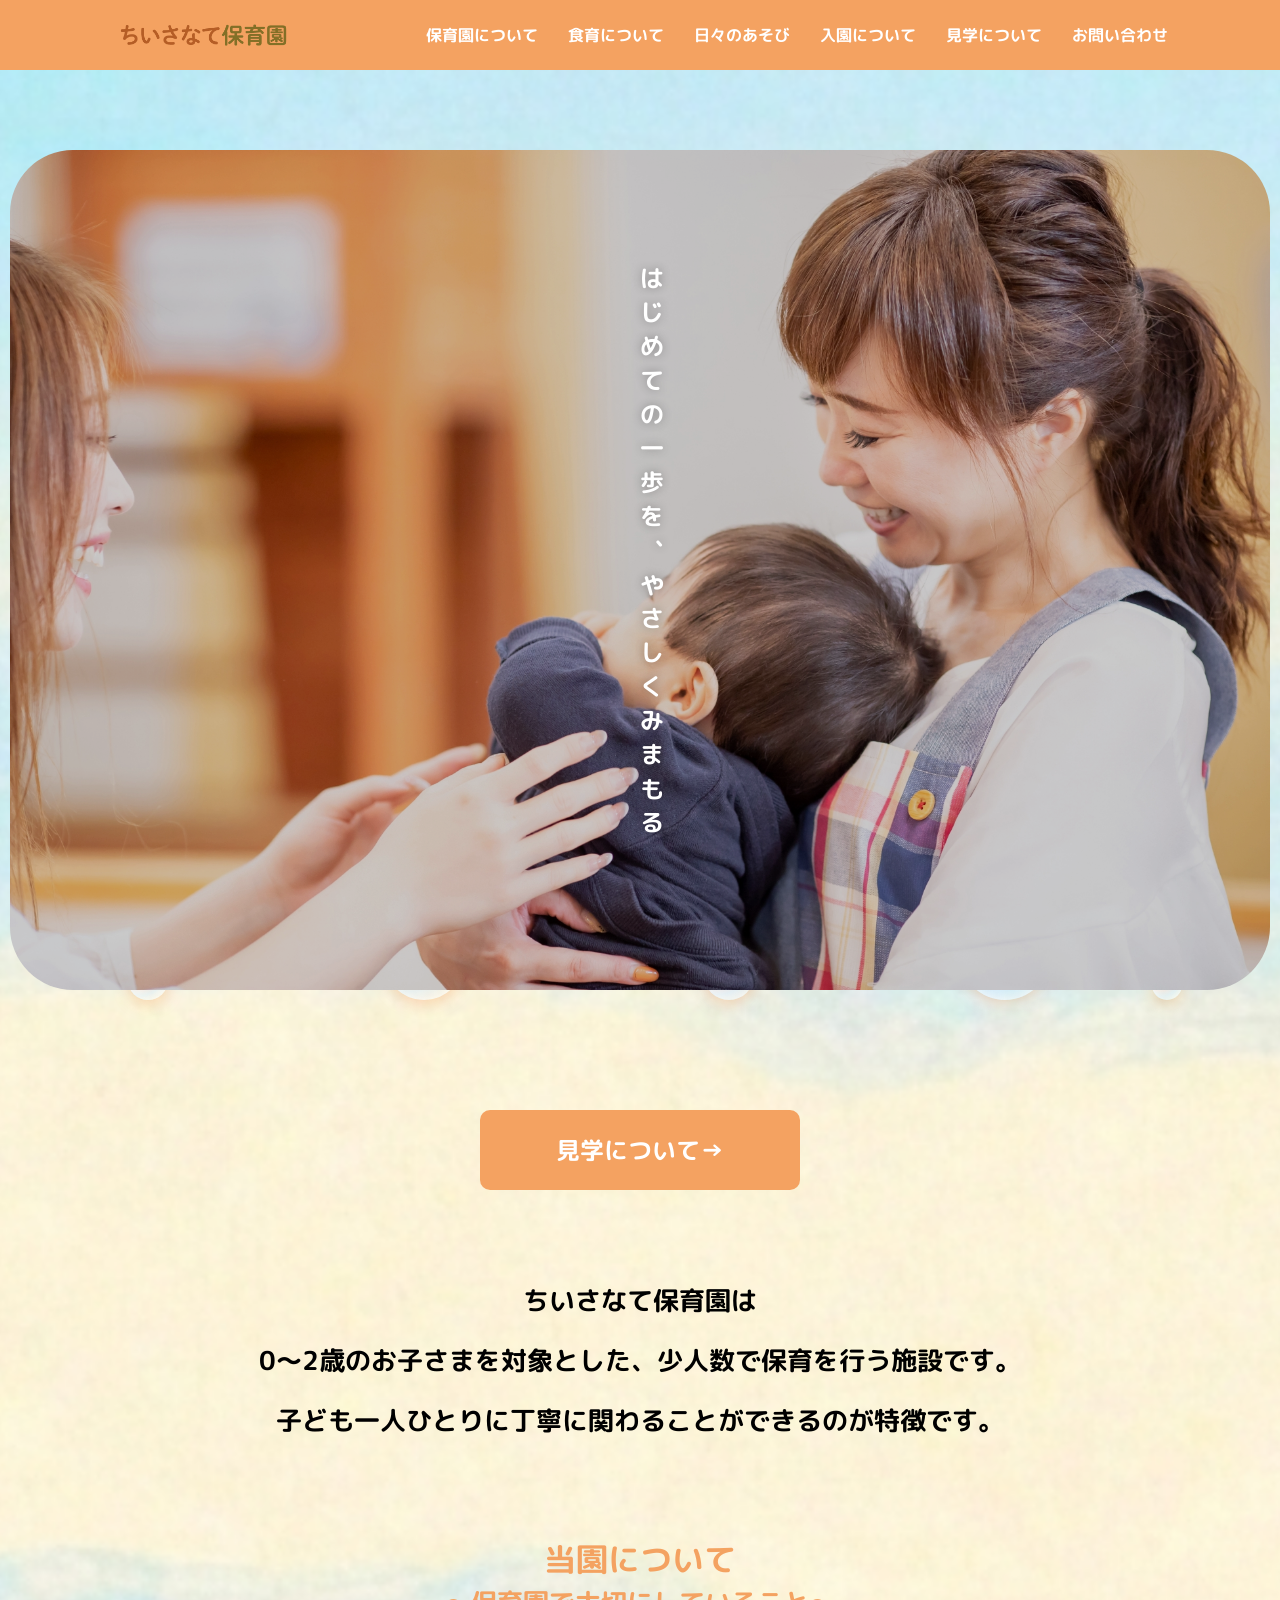
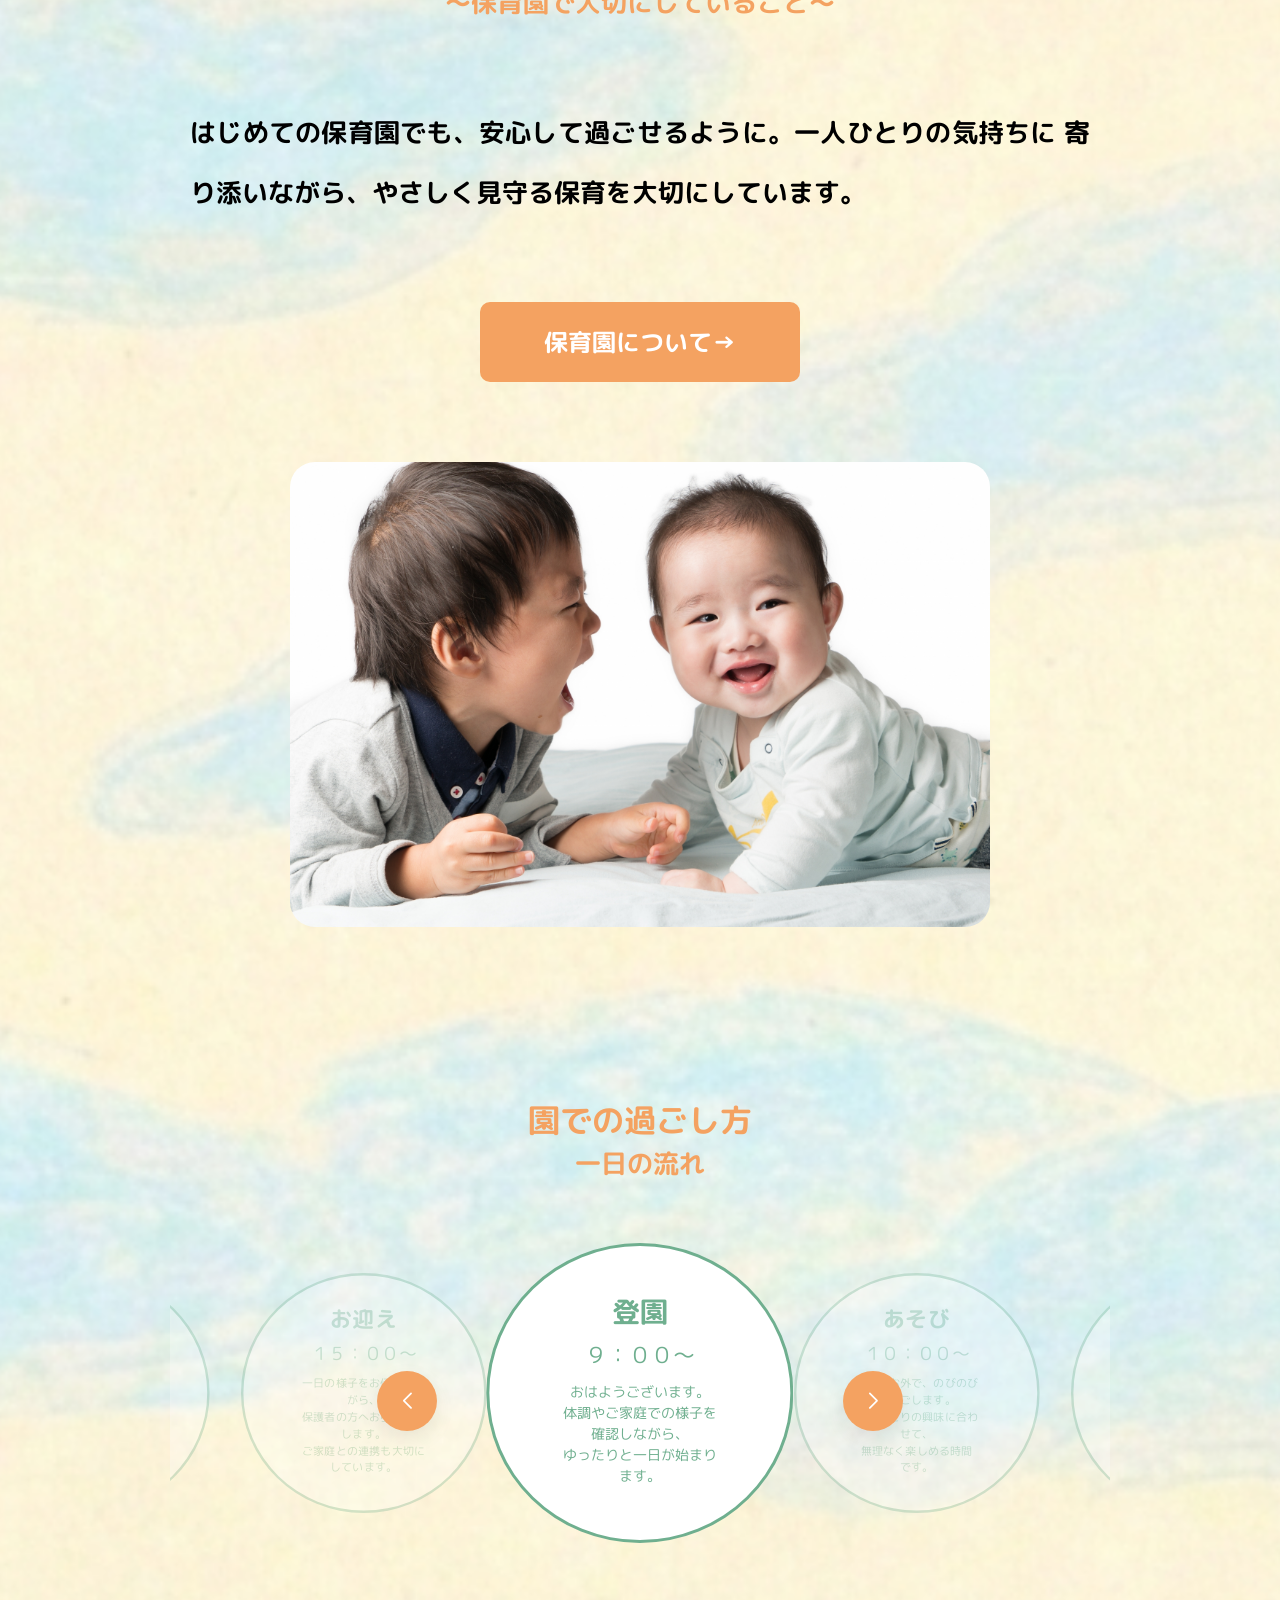
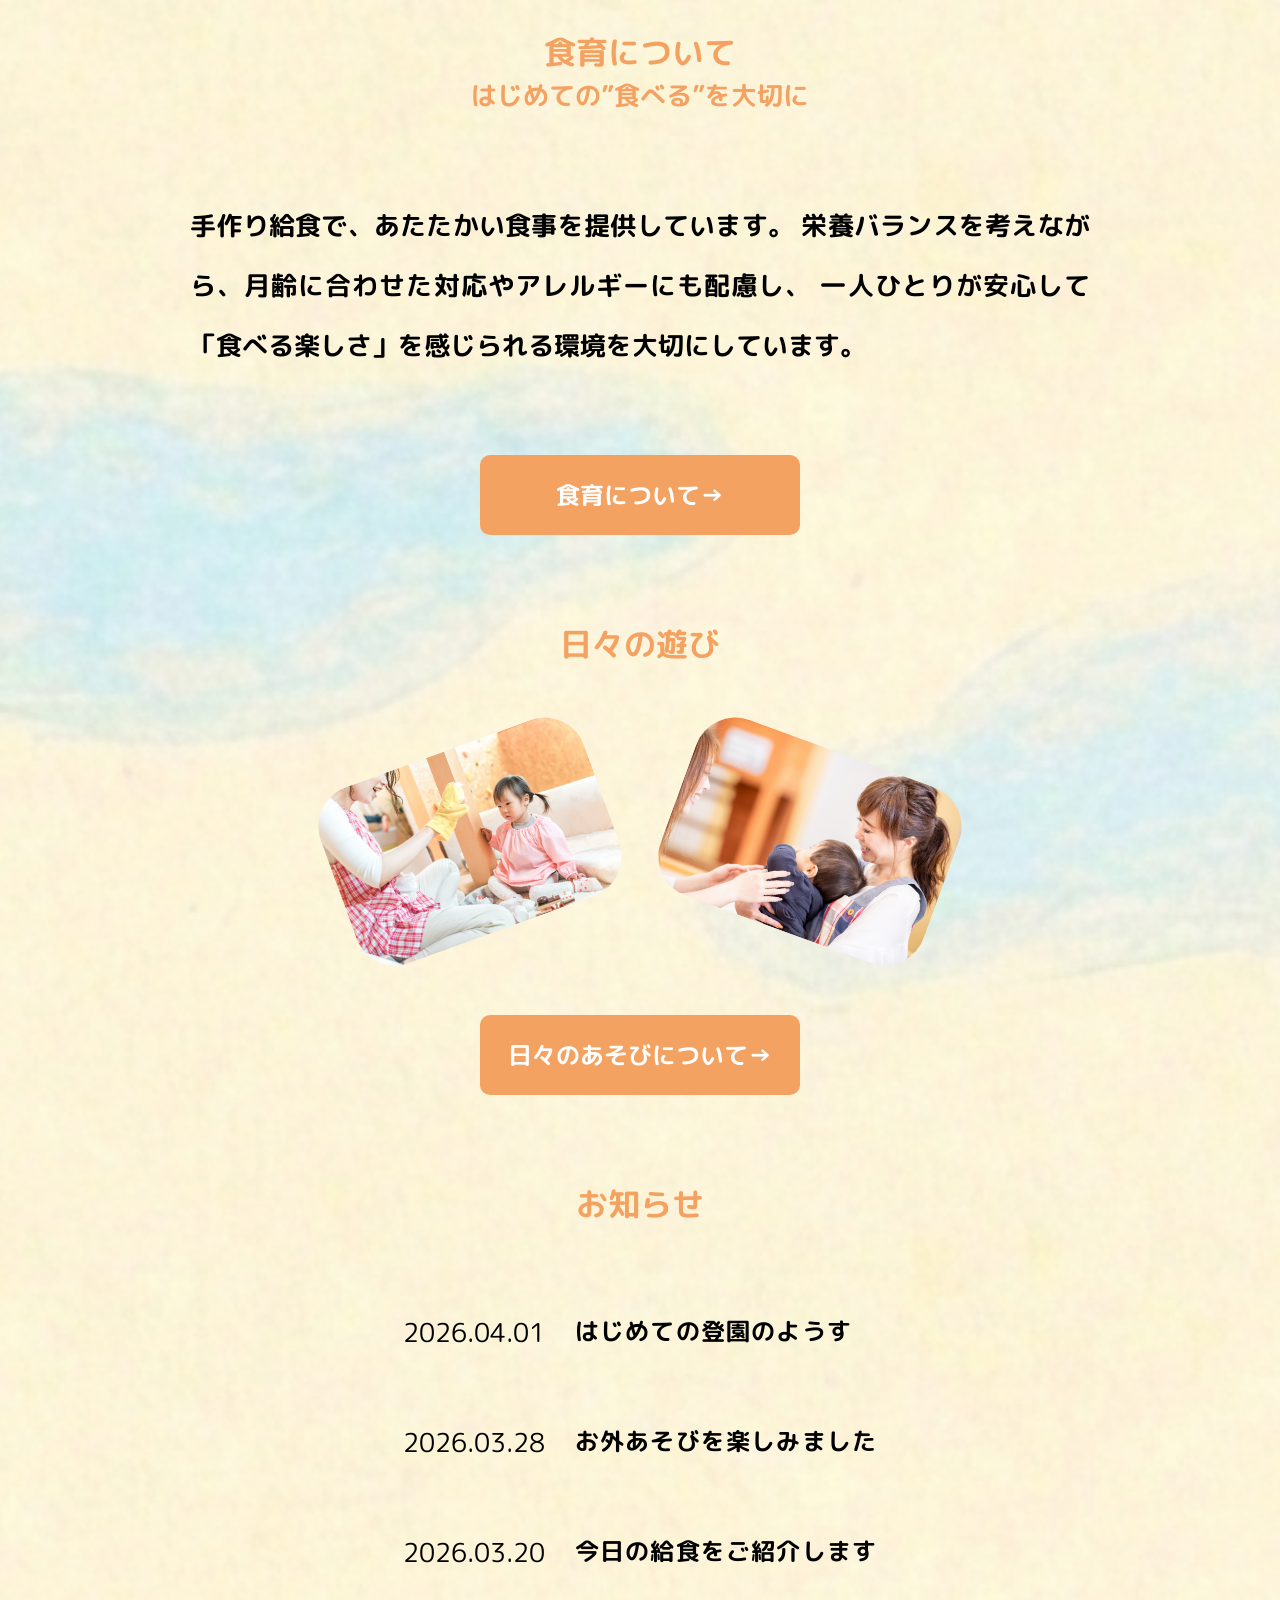
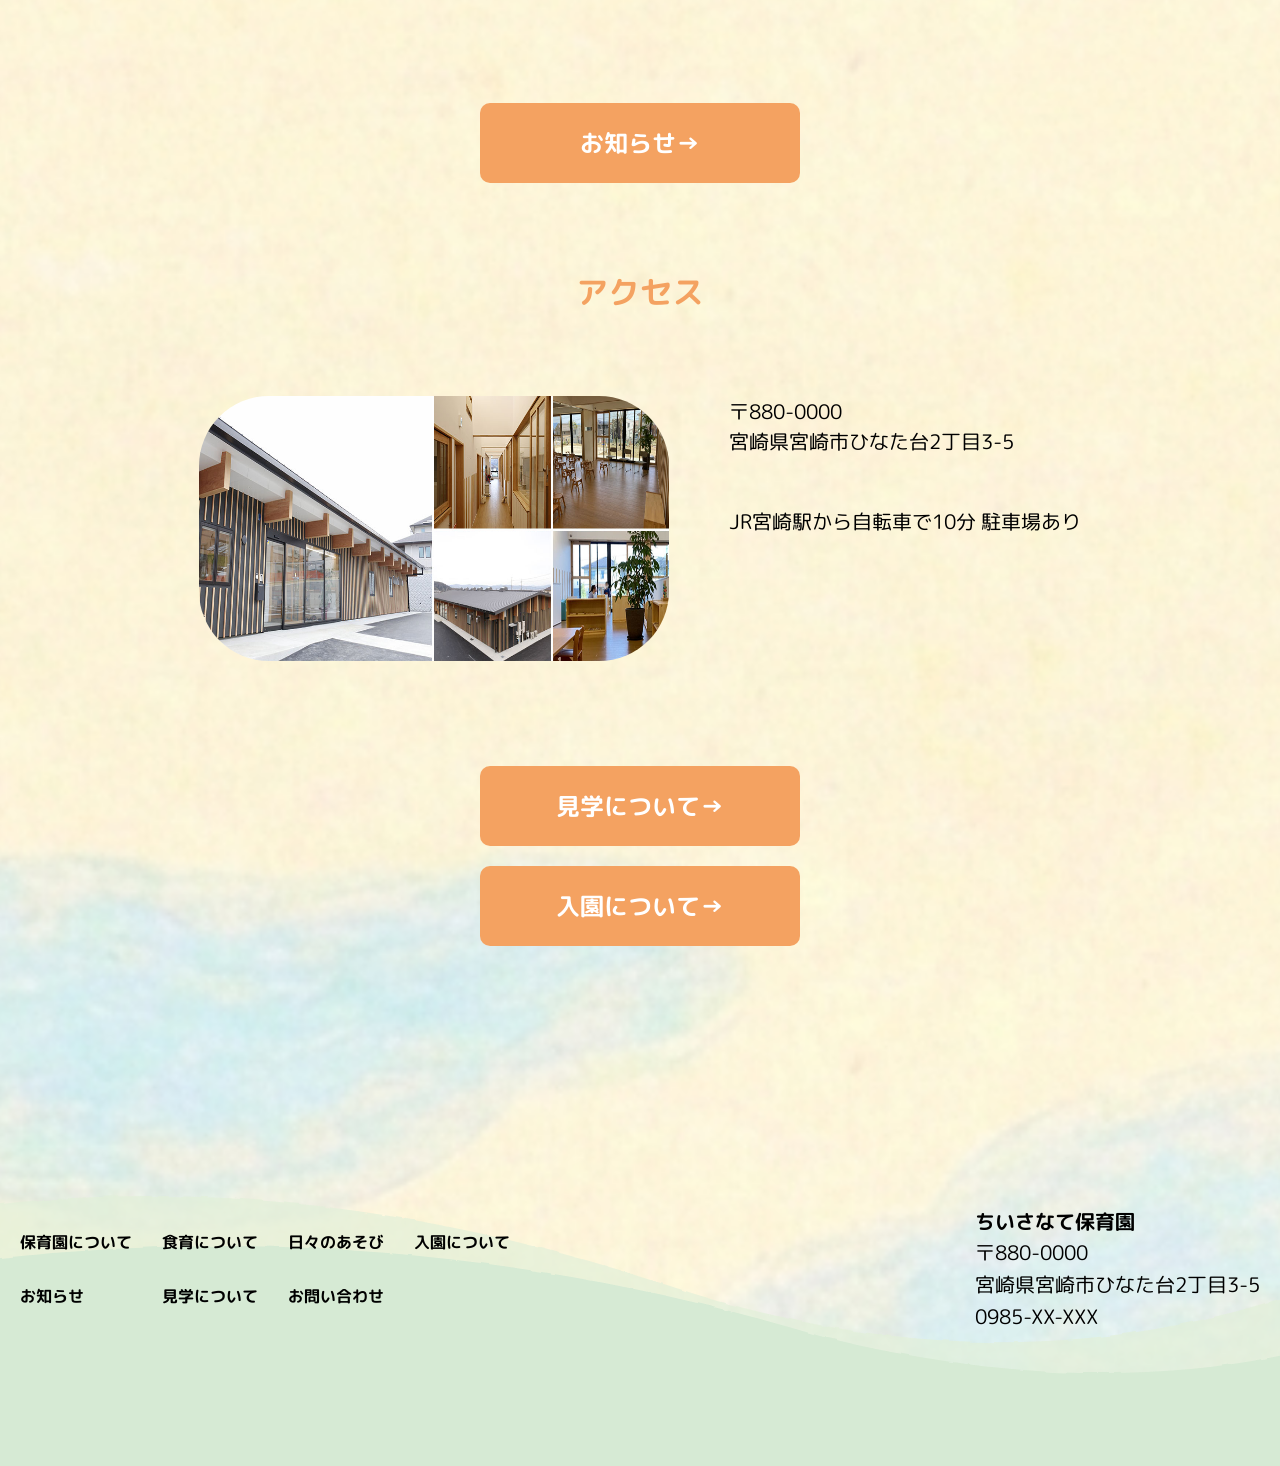
==== index.html @ 4f328d7c "Add files via upload" ====
<!DOCTYPE html>
<html lang="en">

<head>
    <meta charset="UTF-8">
    <meta name="viewport" content="width=device-width, initial-scale=1.0">
    <link rel="stylesheet" href="./scss/reset.css">
    <link rel="stylesheet" href="./scss/main.css">
    <link rel="preconnect" href="https://fonts.googleapis.com">
    <link rel="preconnect" href="https://fonts.gstatic.com" crossorigin>
    <link href="https://fonts.googleapis.com/css2?family=M+PLUS+Rounded+1c&family=Playfair+Display:ital,wght@0,400..900;1,400..900&display=swap" rel="stylesheet">
    <!-- Swiper CSS -->
    <link rel="stylesheet" href="https://cdn.jsdelivr.net/npm/swiper@11/swiper-bundle.min.css" />
    <title>ちいさなて保育園</title>
</head>

<body>
    <header class="header">
        <nav class="header-inner">
            <h1 class="logo">
                <a href="./index.html"><img src="./img/logo.png" alt=""></a>
            </h1>
            <!-- ハンバーガー -->
            <button class="sp-btn" aria-label="メニューを開く">
                <span></span>
                <span></span>
                <span></span>
            </button>

            <ul class="navi sp-navi">
                <li><a href="./about.html">保育園について</a></li>
                <li><a href="./food.html">食育について</a></li>
                <li><a href="./play.html">日々のあそび</a></li>
                <li><a href="./entry.html">入園について</a></li>
                <li><a href="./info.html">見学について</a></li>
                <li><a href="./form.html">お問い合わせ</a></li>
            </ul>
        </nav>
    </header>

    <div class="wrapper">

        <section class="fv">
            <div class="swiper fv-swiper">
                <div class="swiper-wrapper">

                    <!-- slide 1 -->
                    <div class="swiper-slide">
                        <picture>
                            <source media="(max-width: 768px)" srcset="./img/4329466_m.jpg">
                            <source media="(min-width: 769px)" srcset="./img/4329466_m.jpg">
                            <img src="./img/4329466_m.jpg" alt="メインビジュアル1">
                        </picture>
                    </div>

                    <!-- slide 2 -->
                    <div class="swiper-slide">
                        <picture>
                            <source media="(max-width: 768px)" srcset="./img/31518091_m.jpg">
                            <source media="(min-width: 769px)" srcset="./img/31518091_m.jpg">
                            <img src="./img/31518091_m.jpg" alt="メインビジュアル2">
                        </picture>
                    </div>

                    <!-- slide 3 -->
                    <div class="swiper-slide">
                        <picture>
                            <source media="(max-width: 768px)" srcset="./img/3383396_m.jpg">
                            <source media="(min-width: 769px)" srcset="./img/3383396_m.jpg">
                            <img src="./img/3383396_m.jpg" alt="メインビジュアル3">
                        </picture>
                    </div>

                    <div class="fv-copy">
                        はじめての一歩を、やさしくみまもる
                    </div>

                </div>
            </div>
        </section>

        <main class="contents">
            <div class="bubbles">
                <div class="bubble"></div>
                <div class="bubble"></div>
                <div class="bubble"></div>
                <div class="bubble"></div>
                <div class="bubble"></div>
            </div>

            <div class="contents-intro">
                <a href="" class="btn">見学について→</a>
                <p class="contents-intro-text">ちいさなて保育園は<br>0〜2歳のお子さまを対象とした、少人数で保育を行う施設です。<br>子ども一人ひとりに丁寧に関わることができるのが特徴です。
                </p>
            </div>
            <div class="contents-detail">
                <div class="contents-detail-title">
                    <h2>当園について</h2>
                    <p class="contents-detail-title-sub">〜保育園で大切にしていること〜</p>
                </div>
                <p class="contents-text">はじめての保育園でも、安心して過ごせるように。一人ひとりの気持ちに 寄り添いながら、やさしく見守る保育を大切にしています。
                </p>
                <a href="./about.html" class="btn">保育園について→</a>
                <div class="contents-detail-image">
                    <img src="./img/3383396_m.jpg" alt="">
                </div>
                <div class="contents-detail-title">
                    <h2>園での過ごし方</h2>
                    <p class="contents-detail-title-sub">一日の流れ</p>
                </div>
                <div class="swiper life-swiper">
                    <div class="swiper-wrapper">
                        <div class="swiper-slide">
                            <div class="life-card">
                                <h3>登園</h3>
                                <span>９：００〜</span>
                                <p>
                                    おはようございます。<br> 体調やご家庭での様子を確認しながら、
                                    <br> ゆったりと一日が始まります。
                                </p>
                            </div>
                        </div>

                        <div class="swiper-slide">
                            <div class="life-card">
                                <h3>あそび</h3>
                                <span>１０：００〜</span>
                                <p>
                                    室内やお外で、のびのびと過ごします。<br> 一人ひとりの興味に合わせて、
                                    <br> 無理なく楽しめる時間です。
                                </p>
                            </div>
                        </div>

                        <div class="swiper-slide">
                            <div class="life-card">
                                <h3>おひるごはん</h3>
                                <span>１１：３０〜</span>
                                <p>
                                    一人ひとりのペースに合わせて、<br> ゆっくりと食事を楽しみます。
                                    <br> 無理に食べさせることはありません。
                                </p>
                            </div>
                        </div>

                        <div class="swiper-slide">
                            <div class="life-card">
                                <h3>おひるね</h3>
                                <span>１２：３０〜</span>
                                <p>
                                    安心できる環境の中で、ぐっすりと<br> 休みます。生活リズムに合わせて
                                    <br> 無理なく対応します。
                                </p>
                            </div>
                        </div>

                        <div class="swiper-slide">
                            <div class="life-card">
                                <h3>お迎え</h3>
                                <span>１５：００〜</span>
                                <p>
                                    一日の様子をお伝えしながら、<br> 保護者の方へお引き渡しします。
                                    <br> ご家庭との連携も大切にしています。
                                </p>
                            </div>
                        </div>
                    </div>
                    <!-- ページネーション -->
                    <div class="swiper-pagination"></div>
                    <!-- 前後の矢印 -->
                    <div class="swiper-button-prev"></div>
                    <div class="swiper-button-next"></div>
                </div>
                <!--  -->
                <div class="contents-detail-title">
                    <h2>食育について</h2>
                    <p class="contents-detail-title-sub">はじめての”食べる”を大切に</p>
                </div>
                <p class="contents-text">手作り給食で、あたたかい食事を提供しています。 栄養バランスを考えながら、月齢に合わせた対応やアレルギーにも配慮し、 一人ひとりが安心して「食べる楽しさ」を感じられる環境を大切にしています。
                </p>
                <a href="./food.html" class="btn">食育について→</a>
                <!--  -->
                <div class="contents-detail-title">
                    <h2>日々の遊び</h2>
                </div>
                <div class="contents-detail-flex">
                    <img class="contents-detail-flex--rigth" src="./img/31518091_m.jpg" alt="">
                    <img class="contents-detail-flex--left" src="./img/4329466_m.jpg" alt="">
                </div>
                <a href="./play.html" class="btn">日々のあそびについて→</a>

                <div class="contents-detail-title">
                    <h2>お知らせ</h2>
                </div>
                <dl class="news-list">


                    <div class="news-list-box">
                        <dt>2026.04.01</dt>
                        <dd>
                            <a href="">
                                <p class="news-title"><a href="">はじめての登園のようす</a></p>
                            </a>
                        </dd>
                    </div>
                    <div class="news-list-box">
                        <dt>2026.03.28</dt>
                        <dd>
                            <a href="">
                                <p class="news-title"><a href="">お外あそびを楽しみました</a></p>
                            </a>
                        </dd>
                    </div>
                    <div class="news-list-box">
                        <dt>2026.03.20</dt>
                        <dd>
                            <a href="">
                                <p class="news-title"><a href="">今日の給食をご紹介します</a></p>
                            </a>
                        </dd>
                    </div>
                </dl>
                <a href="./news.html" class="btn">お知らせ→</a>
                <div class="contents-detail-title">
                    <h2>アクセス</h2>
                </div>
                <div class="contents-detail-flex">
                    <div class="contents-detail-flex-image"><img src="./img/pc_school_main_hills2.jpg" alt=""></div>
                    <dl class="contents-detail-flex-address">
                        <dt>〒880-0000</dt>
                        <dd> 宮崎県宮崎市ひなた台2丁目3-5 </dd>
                        <dd class="contents-detail-flex-text">JR宮崎駅から自転車で10分 駐車場あり</dd>
                    </dl>
                </div>
                <div class="contents-last">
                    <a href="./info.html" class="btn">見学について→</a>
                    <a href="./entry.html" class="btn">入園について→</a>
                </div>
            </div>
            <!-- /contents -->
    </div>
    </main>

    <footer class="footer">
        <div class="footer-hills">
            <svg class="hill-back" xmlns="http://www.w3.org/2000/svg" viewBox="0 0 1440 300">
                <defs><filter id="handdrawn"><feTurbulence type="fractalNoise" baseFrequency="0.04" numOctaves="3" result="noise"/><feDisplacementMap in="SourceGraphic" in2="noise" scale="3" xChannelSelector="R" yChannelSelector="G"/></filter></defs>
                <path d="M-100,300 L-100,50 Q300,-50 750,100 Q1200,250 1600,0 L1600,300 Z" fill="#E2F0D9" opacity="0.7" filter="url(#handdrawn)" />
            </svg>
            <svg class="hill-front" xmlns="http://www.w3.org/2000/svg" viewBox="0 0 1440 300">
                <defs><filter id="handdrawn"><feTurbulence type="fractalNoise" baseFrequency="0.04" numOctaves="3" result="noise"/><feDisplacementMap in="SourceGraphic" in2="noise" scale="3" xChannelSelector="R" yChannelSelector="G"/></filter></defs>
                <path d="M-100,300 L-100,100 Q400,0 900,150 Q1300,250 1600,80 L1600,300 Z" fill="#D6EAD4" filter="url(#handdrawn)" />
            </svg>
        </div>

        <div class="footer-inner">
            <ul class="navi-2">
                <li><a href="./about.html">保育園について</a></li>
                <li><a href="./food.html">食育について</a></li>
                <li><a href="./play.html">日々のあそび</a></li>
                <li><a href="./entry.html">入園について</a></li>
                <li><a href="./news.html">お知らせ</a></li>
                <li><a href="./info.html">見学について</a></li>
                <li><a href="./form.html">お問い合わせ</a></li>
            </ul>
            <div class="footer-info">
                <h3 class="logo">ちいさなて保育園</h3>
                <dl>
                    <dt>〒880-0000</dt>
                    <dd> 宮崎県宮崎市ひなた台2丁目3-5 </dd>
                    <dd>0985-XX-XXX</dd>
                </dl>
            </div>
        </div>
    </footer>

    <button id="topBtn" class="top-btn">TOP</button>
    </div>
    <!-- Swiper JS -->
    <script src="https://cdn.jsdelivr.net/npm/swiper@11/swiper-bundle.min.js"></script>
    <script src="./js/swiper.js"></script>
    <script src="./js/swiper-2.js"></script>
    <script src="./js/contets.js"></script>
    <script src="./js/humberger.js"></script>
    <script src="./js/top.js"></script>
</body>

</html>
---- scss/main.css ----
@charset "UTF-8";
h2 {
  margin-top: 85px;
  color: #F4A261;
  font-weight: bold;
  font-size: 3.2rem;
  text-align: center;
}
@media screen and (max-width: 749px) {
  h2 {
    font-size: 2.6rem;
  }
}
h2-sub {
  margin-top: 0;
  font-size: 2.6rem;
}
@media screen and (max-width: 749px) {
  h2-sub {
    font-size: 2.2rem;
  }
}

.btn {
  display: inline-flex;
  align-items: center;
  justify-content: center;
  width: 320px;
  height: 80px;
  margin-top: 80px;
  color: #fff;
  font-size: 2.4rem;
  font-weight: bold;
  text-decoration: none;
  border-radius: 10px;
  background-color: #F4A261;
  transition: transform 0.3s ease;
}
@media screen and (max-width: 749px) {
  .btn {
    margin-top: 5rem;
    font-size: 2rem;
  }
}
.btn:hover {
  transform: scale(1.05);
}

.about {
  width: 100%;
  max-width: 1280px;
  margin: 0 auto;
  padding: 0 1.5rem;
}
.about-intro {
  max-width: 960px;
  margin: 0 auto;
}
.about-block {
  display: flex;
  gap: 2rem;
  max-width: 960px;
  width: 100%;
  margin: 10rem auto 10rem;
  align-items: center;
  /* 縦方向の中央揃え（写真と文字のバランス用） */
}
@media (max-width: 749px) {
  .about-block {
    margin: 5rem auto 5rem auto;
    flex-direction: column;
  }
}
.about-block.reverse {
  flex-direction: row-reverse;
}
@media (max-width: 749px) {
  .about-block.reverse {
    flex-direction: column;
  }
}
.about-block {
  /* 最後のブロック（園長あいさつ）だけ横並び（flex）にしない設定 */
}
.about-block:last-of-type {
  flex-direction: column;
  /* 縦並びにする */
  gap: 3rem;
  /* 文章と写真の間の余白 */
  /* 縦並びにするので、中の幅を100%に広げる */
}
.about-block:last-of-type .about-text,
.about-block:last-of-type .about-image {
  width: 100%;
}
.about-block:last-of-type {
  /* 園長あいさつの本文だけは、左寄せ（または両端揃え）が読みやすいです */
}
.about-text {
  width: 50%;
  /* スマホ・PCの基本は中央揃え */
  text-align: center;
}
@media (max-width: 749px) {
  .about-text {
    width: 100%;
  }
}
.about-text {
  /* サブタイトル用の設定（もし必要であれば） */
}
.about-text .about-support-sub {
  text-align: center;
  color: #f4a261;
  font-weight: bold;
  margin-bottom: 1rem;
}
.about-text {
  /* ⭐ 構造に合わせて正しい位置に移動しました */
}
.about-text .about-name {
  text-align: end;
  /* 右寄せにする */
  display: block;
  /* 確実に効かせるためにブロック化 */
  font-size: 1.8rem;
  font-weight: bold;
  margin-top: 1.5rem;
}
.about-text .about-title {
  margin-bottom: 2rem;
}
.about h2,
.about h3 {
  text-align: center;
}
.about h2 {
  padding-top: 4rem;
  margin-bottom: 4rem;
}
.about h3 {
  /* margin: 4rem 0; だと上の余白が広すぎるため、下にだけつけるのがおすすめです */
  font-size: 2.2rem;
}
.about p {
  text-align: justify;
  font-size: 1.8rem;
  font-weight: bold;
  line-height: 2;
  margin: 0;
}
.about-image {
  width: 50%;
  /* block側でmarginを制御するため、ここは4rem 0を削除 */
  display: flex;
  justify-content: center;
}
@media (max-width: 749px) {
  .about-image {
    width: 100%;
  }
}
.about-image img {
  max-width: 100%;
  /* 画像が枠からはみ出るのを防ぐ */
  height: auto;
  border-radius: 5px;
}

.food {
  width: 100%;
  max-width: 1280px;
  margin: 0 auto;
}
.food-contents {
  max-width: 960px;
  width: 100%;
  margin: 0 auto;
  padding: 0 1.5rem;
}
.food-contents h2 {
  padding-top: 4rem;
}
@media (max-width: 749px) {
  .food-contents h2 {
    margin-bottom: 2rem;
  }
}
.food-contents p {
  padding: 3rem 0;
  font-size: 1.8rem;
  font-weight: bold;
}
@media (max-width: 749px) {
  .food-contents p {
    margin-bottom: 2rem;
  }
}
.food-image {
  max-width: 740px;
  width: 100%;
  margin: 0 auto;
}
@media (max-width: 749px) {
  .food-image {
    margin-bottom: 2rem;
    padding: 0 1.5rem;
  }
}
.food-detail ul {
  flex-direction: column;
  padding: 0;
}
@media (max-width: 749px) {
  .food-detail ul {
    padding: 1.5rem;
  }
}
.food-detail p {
  font-size: 1.6rem;
  font-weight: normal;
}

.entry {
  width: 100%;
  max-width: 1280px;
  margin: 0 auto;
}
.entry-contents {
  max-width: 960px;
  width: 100%;
  margin: 0 auto;
  padding: 0 1.5rem;
}
.entry-contents h2 {
  padding-top: 4rem;
  margin-bottom: 3rem;
}
@media (max-width: 749px) {
  .entry-contents h2 {
    margin-bottom: 2rem;
  }
}
.entry-contents p {
  padding: 3rem 0;
  font-size: 1.8rem;
  font-weight: bold;
}
@media (max-width: 749px) {
  .entry-contents p {
    margin-bottom: 2rem;
  }
}
.entry-image {
  max-width: 740px;
  width: 100%;
  margin: 0 auto;
}
@media (max-width: 749px) {
  .entry-image {
    margin-bottom: 2rem;
    padding: 0 1.5rem;
  }
}
.entry-list li {
  list-style-position: inside;
}
.entry-detail h3 {
  color: #F4A261;
  font-weight: bold;
  font-size: 3.2rem;
  text-align: center;
  margin: 4rem 0;
}
@media (max-width: 749px) {
  .entry-detail h3 {
    font-size: 2.6rem;
  }
}
.entry-detail ul {
  flex-direction: column;
}
@media (max-width: 749px) {
  .entry-detail ul {
    padding: 1.5rem;
  }
}
.entry-detail p {
  font-size: 1.6rem;
  font-weight: bold;
  padding: 0;
}
.entry-detail dl {
  padding: 4rem;
  font-size: 1.8rem;
  font-weight: bold;
}
@media (max-width: 749px) {
  .entry-detail dl {
    padding: 0;
  }
}
.entry-detail dl dt {
  padding-top: 0.5rem;
}
.entry-detail dl dd {
  padding-bottom: 3rem;
}
.entry-center {
  text-align: center;
}
.entry-text {
  text-indent: 4rem;
  padding-top: 2rem;
}

.play {
  width: 100%;
  max-width: 1280px;
  margin: 0 auto;
}
.play-contents {
  max-width: 960px;
  width: 100%;
  margin: 0 auto;
  padding: 0 1.5rem;
}
.play-contents h2 {
  padding-top: 4rem;
  margin-bottom: 3rem;
}
@media (max-width: 749px) {
  .play-contents h2 {
    margin-bottom: 2rem;
  }
}
.play-contents p {
  padding: 3rem 0;
  font-size: 1.8rem;
  font-weight: bold;
}
@media (max-width: 749px) {
  .play-contents p {
    margin-bottom: 2rem;
  }
}
.play-detail h3 {
  font-weight: bold;
  font-size: 2.2rem;
  margin-top: 4rem;
}
@media (max-width: 749px) {
  .play-detail h3 {
    font-size: 1.8rem;
  }
}
.play-detail p {
  font-size: 1.6rem;
  font-weight: normal;
}
.play-detail img {
  width: 90%;
  margin: 0 auto;
  border-radius: 15px;
}

.form-container {
  max-width: 650px;
  margin: 0 auto 0 auto;
  padding: 30px;
  border-radius: 12px;
}
@media (max-width: 749px) {
  .form-container {
    margin-top: 0rem;
  }
}
.form-container h2 {
  text-align: center;
  color: #e67e22;
  margin-bottom: 10px;
  font-size: 2.4rem;
}
.form-container .form-lead {
  text-align: center;
  font-size: 1.2rem;
  color: #7f8c8d;
  margin-bottom: 30px;
}
.form-container .form-section-title {
  font-size: 1.6rem;
  color: #e67e22;
  border-bottom: 2px solid #ffe0b2;
  padding-bottom: 5px;
  margin-top: 30px;
  margin-bottom: 15px;
  font-weight: bold;
}
.form-container .form-group {
  margin-bottom: 20px;
}
.form-container .form-group label {
  display: block;
  margin-bottom: 8px;
  font-size: 1.6rem;
  font-weight: bold;
}
.form-container input[type=text],
.form-container input[type=email],
.form-container input[type=date],
.form-container select,
.form-container textarea {
  width: 100%;
  padding: 12px;
  border: 1px solid #ccc;
  border-radius: 6px;
  box-sizing: border-box;
  font-size: 1rem;
  background-color: #fafafa;
  transition: all 0.3s;
}
.form-container input[type=text]:focus,
.form-container input[type=email]:focus,
.form-container input[type=date]:focus,
.form-container select:focus,
.form-container textarea:focus {
  border-color: #e67e22;
  outline: none;
  background-color: #fff;
  box-shadow: 0 0 5px rgba(230, 126, 34, 0.2);
}
.form-container .badge-required {
  background-color: #e74c3c;
  color: #fff;
  font-size: 0.75rem;
  padding: 2px 6px;
  border-radius: 4px;
  margin-left: 8px;
  vertical-align: middle;
}
.form-container .badge-optional {
  background-color: #95a5a6;
  color: #fff;
  font-size: 0.75rem;
  padding: 2px 6px;
  border-radius: 4px;
  margin-left: 8px;
  vertical-align: middle;
}
.form-container .radio-group,
.form-container .checkbox-group {
  display: flex;
  gap: 20px;
  padding: 5px 0;
}
.form-container .radio-label,
.form-container .checkbox-label {
  display: flex;
  align-items: center;
  font-weight: normal;
  cursor: pointer;
}
.form-container .radio-label input,
.form-container .checkbox-label input {
  margin-right: 8px;
  transform: scale(1.2);
}
.form-container .privacy-policy {
  background-color: rgb(252.5, 252.5, 252.5);
  border: 1px solid #e0e0e0;
  padding: 15px;
  border-radius: 6px;
  height: 100px;
  overflow-y: scroll;
  font-size: 0.85rem;
  color: #666666;
  margin-bottom: 15px;
}
.form-container .agreement-box {
  display: flex;
  justify-content: center;
  margin: 25px 0;
}
.form-container .btn-submit {
  display: block;
  width: 100%;
  padding: 15px;
  background-color: #e67e22;
  color: white;
  border: none;
  border-radius: 6px;
  font-size: 1.6rem;
  font-weight: bold;
  cursor: pointer;
  transition: background 0.3s, transform 0.1s;
  box-shadow: 0 4px 0 #d35400;
}
.form-container .btn-submit:hover {
  background-color: #d35400;
}
.form-container .btn-submit:active {
  transform: translateY(4px);
  box-shadow: none;
}

.news-container {
  width: 100%;
  margin: 40px auto;
  padding: 0 20px;
  font-family: "Helvetica Neue", Arial, sans-serif;
}
.news-container h2 {
  margin-top: 10rem;
}

.news-title {
  font-size: 24px;
  font-weight: bold;
  margin-bottom: 24px;
  letter-spacing: 0.05em;
  color: #333333;
}

.news-lists {
  display: flex;
  flex-direction: column;
  width: 100%;
  max-width: 800px;
  list-style: none;
  padding: 0;
  margin: 5rem auto;
}

.news-item {
  border-bottom: 1px solid rgba(0, 0, 0, 0.08);
}
.news-item:first-child {
  border-top: 1px solid rgba(0, 0, 0, 0.08);
}

.news-link {
  display: flex;
  flex-direction: column;
  padding: 20px 40px 20px 16px;
  text-decoration: none;
  color: #333333;
  position: relative;
  transition: background-color 0.3s ease, border-color 0.3s ease;
  border-left: 4px solid transparent;
}
@media (min-width: 768px) {
  .news-link {
    flex-direction: row;
    align-items: center;
  }
}

.news-meta {
  display: flex;
  align-items: center;
  gap: 16px;
  margin-bottom: 8px;
  flex-shrink: 0;
}
@media (min-width: 768px) {
  .news-meta {
    width: 220px;
    margin-bottom: 0;
  }
}

.news-date {
  font-size: 14px;
  color: #888888;
  font-weight: 500;
}

.news-category {
  font-size: 11px;
  font-weight: bold;
  padding: 3px 8px;
  border-radius: 4px;
  color: #fff;
}
.news-category.cat-info {
  background-color: #4a90e2;
}
.news-category.cat-event {
  background-color: #e24a8d;
}
.news-category.cat-update {
  background-color: #2ecc71;
}

.news-text {
  font-size: 15px;
  line-height: 1.6;
  margin: 0;
  flex-grow: 1;
  overflow: hidden;
  text-overflow: ellipsis;
  white-space: nowrap;
}
@media (max-width: 767px) {
  .news-text {
    white-space: normal;
  }
}

.news-arrow {
  position: absolute;
  top: 50%;
  right: 16px;
  transform: translateY(-50%);
  width: 8px;
  height: 8px;
  border-top: 2px solid #888888;
  border-right: 2px solid #888888;
  transform: translateY(-50%) rotate(45deg);
  transition: transform 0.3s ease;
}

html {
  font-size: 62.5%;
}

body {
  font-family: "M PLUS Rounded 1c", sans-serif;
  font-weight: 400;
  font-style: normal;
  width: 100%;
  background-image: url(../img/main-bk.png);
  background-repeat: no-repeat;
  background-size: cover;
  background-position: center center;
}

.wrapper {
  width: 100%;
  padding: 0 1rem;
}

.bubbles {
  position: fixed;
  bottom: -100px;
  left: 0;
  width: 100%;
  height: 100%;
  z-index: -1;
  pointer-events: none;
}

.bubble {
  position: absolute;
  bottom: 0;
  border-radius: 50%;
  background: radial-gradient(circle at 30% 30%, rgba(255, 255, 255, 0.9) 0%, rgba(255, 220, 220, 0.4) 40%, rgba(200, 230, 255, 0.4) 60%, rgba(255, 255, 255, 0) 80%);
  box-shadow: inset 0 0 15px rgba(255, 255, 255, 0.8), 0 4px 15px rgba(244, 162, 97, 0.4);
  /* 外側の影を濃く・少し広く */
  animation: floatUp 12s infinite linear;
}

.bubble:nth-child(1) {
  width: 40px;
  height: 40px;
  left: 10%;
  animation-duration: 10s;
  animation-delay: 0s;
}

.bubble:nth-child(2) {
  width: 80px;
  height: 80px;
  left: 30%;
  animation-duration: 15s;
  animation-delay: 2s;
}

.bubble:nth-child(3) {
  width: 50px;
  height: 50px;
  left: 55%;
  animation-duration: 12s;
  animation-delay: 4s;
}

.bubble:nth-child(4) {
  width: 90px;
  height: 90px;
  left: 75%;
  animation-duration: 18s;
  animation-delay: 1s;
}

.bubble:nth-child(5) {
  width: 30px;
  height: 30px;
  left: 90%;
  animation-duration: 8s;
  animation-delay: 5s;
}

@keyframes floatUp {
  0% {
    transform: translateY(0) translateX(0);
    opacity: 0;
  }
  10% {
    opacity: 0.8;
  }
  50% {
    transform: translateY(-50vh) translateX(30px);
  }
  90% {
    opacity: 0.8;
  }
  100% {
    transform: translateY(-110vh) translateX(-20px);
    opacity: 0;
  }
}
.header {
  display: flex;
  width: 100%;
  height: 70px;
  background-color: #F4A261;
  position: fixed;
  top: 0;
  left: 0;
  z-index: 100;
}
.header-inner {
  display: flex;
  align-items: center;
  width: 100%;
  max-width: 1280px;
  margin: 0 auto;
  padding: 0 2rem;
  justify-content: space-evenly;
  color: #fff;
}
.header .logo a img {
  height: 100px;
  width: auto;
  -o-object-fit: contain;
     object-fit: contain;
  mix-blend-mode: multiply;
}

.sp-btn {
  display: none;
}

@media (max-width: 768px) {
  .header {
    height: 70px;
  }
  .header-inner {
    justify-content: space-between;
  }
  .sp-btn {
    display: block;
    position: relative;
    width: 45px;
    height: 45px;
    background: rgba(255, 255, 255, 0.2);
    border: none;
    border-radius: 50%;
    cursor: pointer;
    z-index: 110;
  }
  .sp-btn span {
    display: block;
    position: absolute;
    left: 13px;
    width: 19px;
    height: 2px;
    background-color: #fff;
    border-radius: 2px;
    transition: all 0.3s ease;
  }
  .sp-btn span:nth-child(1) {
    top: 16px;
  }
  .sp-btn span:nth-child(2) {
    top: 22px;
  }
  .sp-btn span:nth-child(3) {
    top: 28px;
  }
  .sp-btn.is-active span:nth-child(1) {
    transform: translateY(6px) rotate(-45deg);
  }
  .sp-btn.is-active span:nth-child(2) {
    opacity: 0;
  }
  .sp-btn.is-active span:nth-child(3) {
    transform: translateY(-6px) rotate(45deg);
  }
  .navi {
    display: flex;
    flex-direction: column;
    justify-content: center;
    align-items: flex-end;
    gap: 2.5rem;
    position: fixed;
    top: 0;
    left: 0;
    width: 100%;
    height: 100vh;
    background-color: rgba(244, 162, 97, 0.95);
    z-index: 105;
    opacity: 0;
    visibility: hidden;
    transform: translateY(-20px);
    transition: all 0.4s ease;
  }
  .navi.is-active {
    opacity: 1;
    visibility: visible;
    transform: translateY(0);
  }
  .navi li {
    font-size: 2.2rem;
  }
  .navi li a {
    display: block;
    padding: 1rem 2rem;
    text-align: center;
  }
}
.logo {
  font-size: 2rem;
}

ul {
  display: flex;
  gap: 30px;
}
ul li {
  list-style: none;
  font-size: 1.6rem;
  font-weight: bold;
}
ul li a {
  display: inline-block;
  text-decoration: none;
  color: #fff;
  transition: transform 0.4s cubic-bezier(0.175, 0.885, 0.32, 1.275);
}
ul li a:hover {
  transform: translateY(-6px) scale(1.05);
}

.news-list {
  display: flex;
  flex-direction: column;
  gap: 50px;
  width: -moz-fit-content;
  width: fit-content;
  margin: 85px auto 30px;
  font-size: 2.6rem;
}
@media screen and (max-width: 749px) {
  .news-list {
    margin-top: 50px;
    font-size: 1.8rem;
    gap: 2rem;
  }
}
.news-list-box {
  display: flex;
  gap: 3rem;
  justify-content: flex-start;
}
.news-list-box a {
  text-decoration: none;
  color: #000;
}

.stay {
  padding: 2rem;
}

.fv {
  position: relative;
  max-width: 1280px;
  width: 100%;
  height: 100%;
  margin: 2rem auto;
  padding-top: 130px;
  overflow: hidden;
}
@media screen and (max-width: 749px) {
  .fv {
    padding-top: 90px;
  }
}
.fv-swiper {
  width: 100%;
  height: 100%;
  border-radius: 63px;
}
@media screen and (max-width: 749px) {
  .fv-swiper {
    border-radius: 25px;
  }
}
.fv-swiper .swiper-wrapper {
  width: 100%;
  height: 100%;
}
.fv-swiper .swiper-slide {
  width: 100%;
  height: 100%;
  position: relative;
}
.fv-swiper .swiper-slide picture,
.fv-swiper .swiper-slide img {
  width: 100%;
  height: 100%;
  display: block;
}
@media screen and (max-width: 749px) {
  .fv-swiper .swiper-slide picture,
  .fv-swiper .swiper-slide img {
    height: 710px;
  }
}
.fv-swiper .swiper-slide img {
  -o-object-fit: cover;
     object-fit: cover;
}
.fv-swiper .swiper-slide::after {
  content: "";
  position: absolute;
  inset: 0;
  background: rgba(0, 0, 0, 0.2);
}
.fv-copy {
  position: absolute;
  top: 0%;
  right: 46%;
  transform: translateY(20%);
  z-index: 10;
  writing-mode: vertical-lr;
  text-orientation: upright;
  font-size: 2.4rem;
  font-weight: bold;
  line-height: 3.2;
  letter-spacing: 10px;
  color: #fff;
  text-shadow: 0 0 10px rgba(0, 0, 0, 0.3);
}
@media screen and (max-width: 749px) {
  .fv-copy {
    right: 38%;
    transform: translateY(10%);
    font-size: 2rem;
  }
}

.contents {
  position: relative;
  width: 100%;
  max-width: 940px;
  margin: 40px auto 0;
}
.contents-text {
  display: inline-block;
  margin-top: 80px;
  padding: 0 2rem;
  font-weight: bold;
  font-size: 2.6rem;
  line-height: 60px;
  text-align: justify;
}
@media screen and (max-width: 749px) {
  .contents-text {
    margin-top: 5rem;
    padding: 0;
    font-size: 1.8rem;
    line-height: 2;
  }
}
.contents-intro {
  text-align: center;
  position: relative;
}
.contents-intro .btn {
  display: inline-flex;
  align-items: center;
  justify-content: center;
  width: 320px;
  height: 80px;
  margin-top: 80px;
  color: #fff;
  font-size: 2.4rem;
  font-weight: bold;
  text-decoration: none;
  border-radius: 10px;
  background-color: #F4A261;
}
@media screen and (max-width: 749px) {
  .contents-intro .btn {
    position: absolute;
    left: 50%;
    transform: translateX(-50%);
    z-index: 20;
    margin-top: 0;
    top: -80%;
    width: 280px;
    height: 65px;
    font-size: 2rem;
    z-index: 20;
    box-shadow: 0 4px 12px rgba(0, 0, 0, 0.2);
  }
}
.contents-intro-text {
  margin-top: 80px;
  font-weight: bold;
  font-size: 2.6rem;
  line-height: 60px;
}
@media screen and (max-width: 749px) {
  .contents-intro-text {
    font-size: 1.8rem;
    margin-top: 3rem;
    line-height: 2;
  }
}
.contents-detail {
  text-align: center;
}
.contents-detail-title {
  margin-top: 85px;
  color: #F4A261;
  font-weight: bold;
}
@media screen and (max-width: 749px) {
  .contents-detail-title {
    margin-top: 5rem;
  }
}
.contents-detail-title h2 {
  font-size: 3.2rem;
}
@media screen and (max-width: 749px) {
  .contents-detail-title h2 {
    font-size: 2.6rem;
  }
}
.contents-detail-title-sub {
  margin-top: 0;
  font-size: 2.6rem;
}
@media screen and (max-width: 749px) {
  .contents-detail-title-sub {
    font-size: 2.2rem;
  }
}
.contents-detail-image {
  display: inline-block;
  margin: 80px auto;
}
@media screen and (max-width: 749px) {
  .contents-detail-image {
    margin-bottom: 0;
  }
}
.contents-detail-image img {
  width: 100%;
  max-width: 700px;
  border-radius: 25px;
}
.contents-detail-flex {
  display: flex;
  justify-content: center;
  width: 100%;
  gap: 6rem;
  margin-top: 8rem;
}
@media screen and (max-width: 749px) {
  .contents-detail-flex {
    align-items: center;
    margin-top: 5rem;
    flex-direction: column;
    overflow: hidden;
  }
}
.contents-detail-flex img {
  height: auto;
  opacity: 0;
  transition: transform 1s ease, opacity 1s ease;
}
.contents-detail-flex--rigth {
  max-width: 100%;
  width: 280px;
  border-radius: 42px;
  transform: translateX(150px) rotate(-20deg);
}
@media screen and (max-width: 749px) {
  .contents-detail-flex--rigth {
    width: 100%;
    transform: translateY(50px) rotate(0deg);
  }
}
.contents-detail-flex--left {
  max-width: 100%;
  width: 280px;
  border-radius: 42px;
  transform: translateX(-150px) rotate(20deg);
  transition-delay: 0.15s;
}
@media screen and (max-width: 749px) {
  .contents-detail-flex--left {
    width: 100%;
    transform: translateY(50px) rotate(0deg);
    transition-delay: 0s;
  }
}
.contents-detail-flex.is-animated img {
  opacity: 1;
}
.contents-detail-flex.is-animated .contents-detail-flex--rigth {
  transform: translateX(0) rotate(-20deg);
}
@media screen and (max-width: 749px) {
  .contents-detail-flex.is-animated .contents-detail-flex--rigth {
    transform: translateX(0) rotate(0deg);
  }
}
.contents-detail-flex.is-animated .contents-detail-flex--left {
  transform: translateX(0) rotate(20deg);
}
@media screen and (max-width: 749px) {
  .contents-detail-flex.is-animated .contents-detail-flex--left {
    transform: translateX(0) rotate(0deg);
  }
}
.contents-detail-flex-image {
  width: 50%;
  max-width: 100%;
}
.contents-detail-flex-image img {
  height: 265px;
  border-radius: 70px;
  opacity: 1;
}
@media (max-width: 767px) {
  .contents-detail-flex-image {
    width: 100%;
  }
  .contents-detail-flex-image img {
    -o-object-fit: cover;
       object-fit: cover;
    border-radius: 20px;
    -o-object-position: 40%;
       object-position: 40%;
  }
}
.contents-detail-flex-address {
  display: flex;
  flex-direction: column;
  align-items: flex-start;
  font-size: 2rem;
}
@media screen and (max-width: 740px) {
  .contents-detail-flex-address {
    font-size: 1.8rem;
  }
}
.contents-detail-flex-text {
  margin-top: 50px;
}
@media screen and (max-width: 749px) {
  .contents-detail-flex-text {
    margin-top: 30px;
  }
}
.contents-last {
  display: flex;
  flex-direction: column;
  justify-content: center;
  align-items: center;
  margin-top: 85px;
  padding-bottom: 120px;
}
@media screen and (max-width: 749px) {
  .contents-last {
    margin-top: 50px;
    padding-bottom: 0;
  }
}
.contents-last .btn {
  margin-top: 20px;
}

.life-swiper {
  overflow: visible;
  padding: 0 4rem !important;
  margin: 60px 0;
}
.life-swiper .swiper-slide {
  height: 300px;
  opacity: 0.3;
  transition: 0.7s;
}
.life-swiper .swiper-slide .life-card {
  width: 100%;
  height: 100%;
  border: 3px solid #6FAF8F;
  border-radius: 50%;
  background: #fff;
  color: #6FAF8F;
  display: flex;
  flex-direction: column;
  justify-content: center;
  align-items: center;
  padding: 6rem;
  transform: scale(0.8);
  transform-origin: center;
  transition: 0.7s;
}
.life-swiper .swiper-slide .life-card h3 {
  font-size: 2.8rem;
  margin-bottom: 0.5rem;
}
.life-swiper .swiper-slide .life-card span {
  font-size: 2.2rem;
}
.life-swiper .swiper-slide .life-card p {
  font-size: 1.4rem;
  padding: 1rem;
  text-align: center;
}
.life-swiper .swiper-slide-active {
  opacity: 1;
  z-index: 1;
}
.life-swiper .swiper-slide-active .life-card,
.life-swiper .swiper-slide-active img {
  transform: scale(1);
}
.life-swiper .swiper-pagination {
  display: none !important;
}

@media (max-width: 768px) {
  .life-swiper {
    margin: 40px 0;
    overflow: visible;
  }
  .life-swiper .swiper-slide {
    width: auto;
    height: auto;
    opacity: 0.3;
    transition: 0.7s;
  }
  .life-swiper .swiper-slide .life-card {
    width: 100%;
    aspect-ratio: 1/1;
    border: 3px solid #6FAF8F;
    border-radius: 50%;
    background: #fff;
    color: #6FAF8F;
    display: flex;
    flex-direction: column;
    justify-content: center;
    align-items: center;
    padding: 2.5rem 1.5rem !important;
    box-sizing: border-box !important;
    transform: scale(0.8);
    transform-origin: center center;
    transition: 0.7s;
  }
  .life-swiper .swiper-slide .life-card h3 {
    font-size: 1.8rem !important;
    margin-bottom: 0.2rem !important;
  }
  .life-swiper .swiper-slide .life-card span {
    font-size: 1.4rem !important;
  }
  .life-swiper .swiper-slide .life-card p {
    display: block !important;
    width: 100% !important;
    font-size: 1.1rem !important;
    line-height: 1.4 !important;
    margin-top: 0.3rem !important;
    padding: 0 !important;
    text-align: center !important;
    white-space: normal !important;
  }
  .life-swiper .swiper-slide-active {
    opacity: 1;
    z-index: 5;
  }
  .life-swiper .swiper-slide-active .life-card {
    transform: scale(1);
  }
  .swiper-button-prev,
  .swiper-button-next {
    width: 40px !important;
    height: 40px !important;
  }
  .swiper-button-prev::after,
  .swiper-button-next::after {
    font-size: 1.2rem !important;
  }
  .swiper-button-prev {
    left: 5px !important;
  }
  .swiper-button-next {
    right: 5px !important;
  }
}
.swiper-button-prev,
.swiper-button-next {
  width: 60px !important;
  height: 60px !important;
  background: #F4A261;
  border-radius: 50%;
  display: flex;
  align-items: center;
  justify-content: center;
  box-shadow: 0 8px 20px rgba(0, 0, 0, 0.08);
  transition: 0.3s;
}
.swiper-button-prev::after,
.swiper-button-next::after {
  font-size: 1.6rem !important;
  color: #fff;
  font-weight: bold;
}
.swiper-button-prev:hover,
.swiper-button-next:hover {
  transform: scale(1.08);
}

.swiper-button-prev {
  left: 22% !important;
}
@media screen and (max-width: 749px) {
  .swiper-button-prev {
    left: 0% !important;
  }
}

.swiper-button-next {
  right: 22% !important;
}
@media screen and (max-width: 749px) {
  .swiper-button-next {
    right: 0% !important;
  }
}

.footer {
  position: relative;
  width: 100%;
  min-height: 400px;
  overflow: hidden;
}
.footer-inner {
  position: relative;
  z-index: 2;
  display: flex;
  justify-content: space-between;
  margin: 0 auto;
  align-items: center;
  max-width: 1280px;
  padding: 140px 2rem 60px;
}
@media (max-width: 749px) {
  .footer-inner {
    flex-direction: column;
  }
}
.footer .navi-2 {
  max-width: 100%;
  display: grid;
  padding: 0;
  grid-template-columns: repeat(4, auto);
}
.footer .navi-2 li a {
  color: #000;
}
@media (max-width: 749px) {
  .footer .navi-2 {
    width: 100%;
    max-width: 100%;
    grid-template-columns: repeat(2, auto);
    gap: 0.5rem;
    padding-bottom: 1rem;
  }
}
.footer-info dl {
  font-size: 2rem;
  line-height: 1.6;
}
@media (max-width: 749px) {
  .footer-info {
    width: 100%;
    max-width: 100%;
  }
}
.footer-hills {
  position: absolute;
  bottom: 0;
  left: 0;
  width: 100%;
  height: 300px;
  z-index: 1;
  pointer-events: none;
}
.footer-hills svg {
  position: absolute;
  bottom: -20px;
  left: 50%;
  width: 100%;
  min-width: 1440px;
  height: auto;
  animation-iteration-count: infinite;
  animation-timing-function: ease-in-out;
}
.footer-hills .hill-back {
  animation-name: wave-back;
  animation-duration: 8s;
  transform: translateX(-50%) translateY(0);
}
.footer-hills .hill-front {
  animation-name: wave-front;
  animation-duration: 6s;
  transform: translateX(-50%) translateY(0);
}

@keyframes wave-back {
  0%, 100% {
    transform: translateX(-50%) translateY(0) scale(1);
  }
  50% {
    transform: translateX(-49%) translateY(-8px) scale(1.02, 0.98);
  }
}
@keyframes wave-front {
  0%, 100% {
    transform: translateX(-50%) translateY(0) scale(1);
  }
  50% {
    transform: translateX(-51%) translateY(-14px) scale(0.98, 1.02);
  }
}
.top-btn {
  position: fixed;
  right: 20px;
  bottom: 20px;
  width: 60px;
  height: 60px;
  border-radius: 50%;
  background: #F4A261;
  color: #fff;
  border: none;
  opacity: 0;
  visibility: hidden;
  transition: 0.3s;
  font-size: 1.5rem;
  font-weight: bold;
  z-index: 99;
}

.top-btn.show {
  opacity: 1;
  visibility: visible;
}/*# sourceMappingURL=main.css.map */
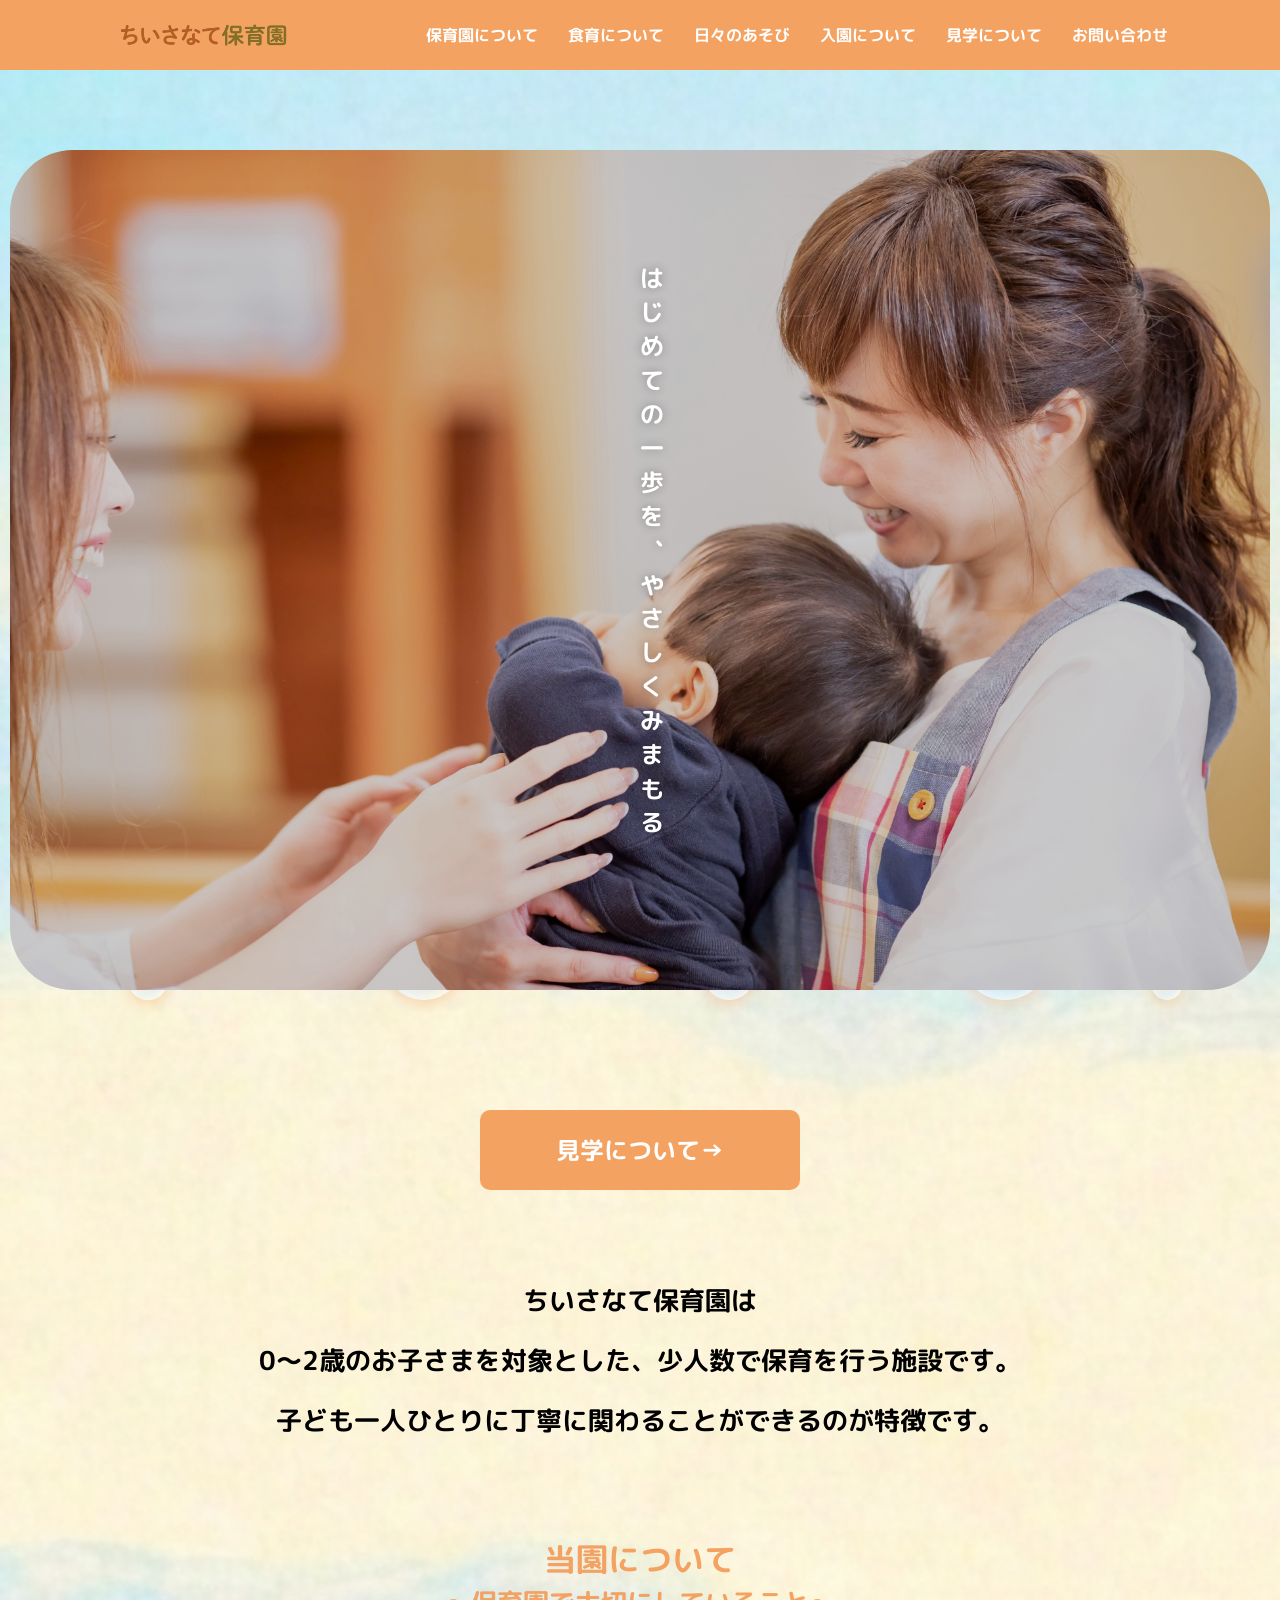
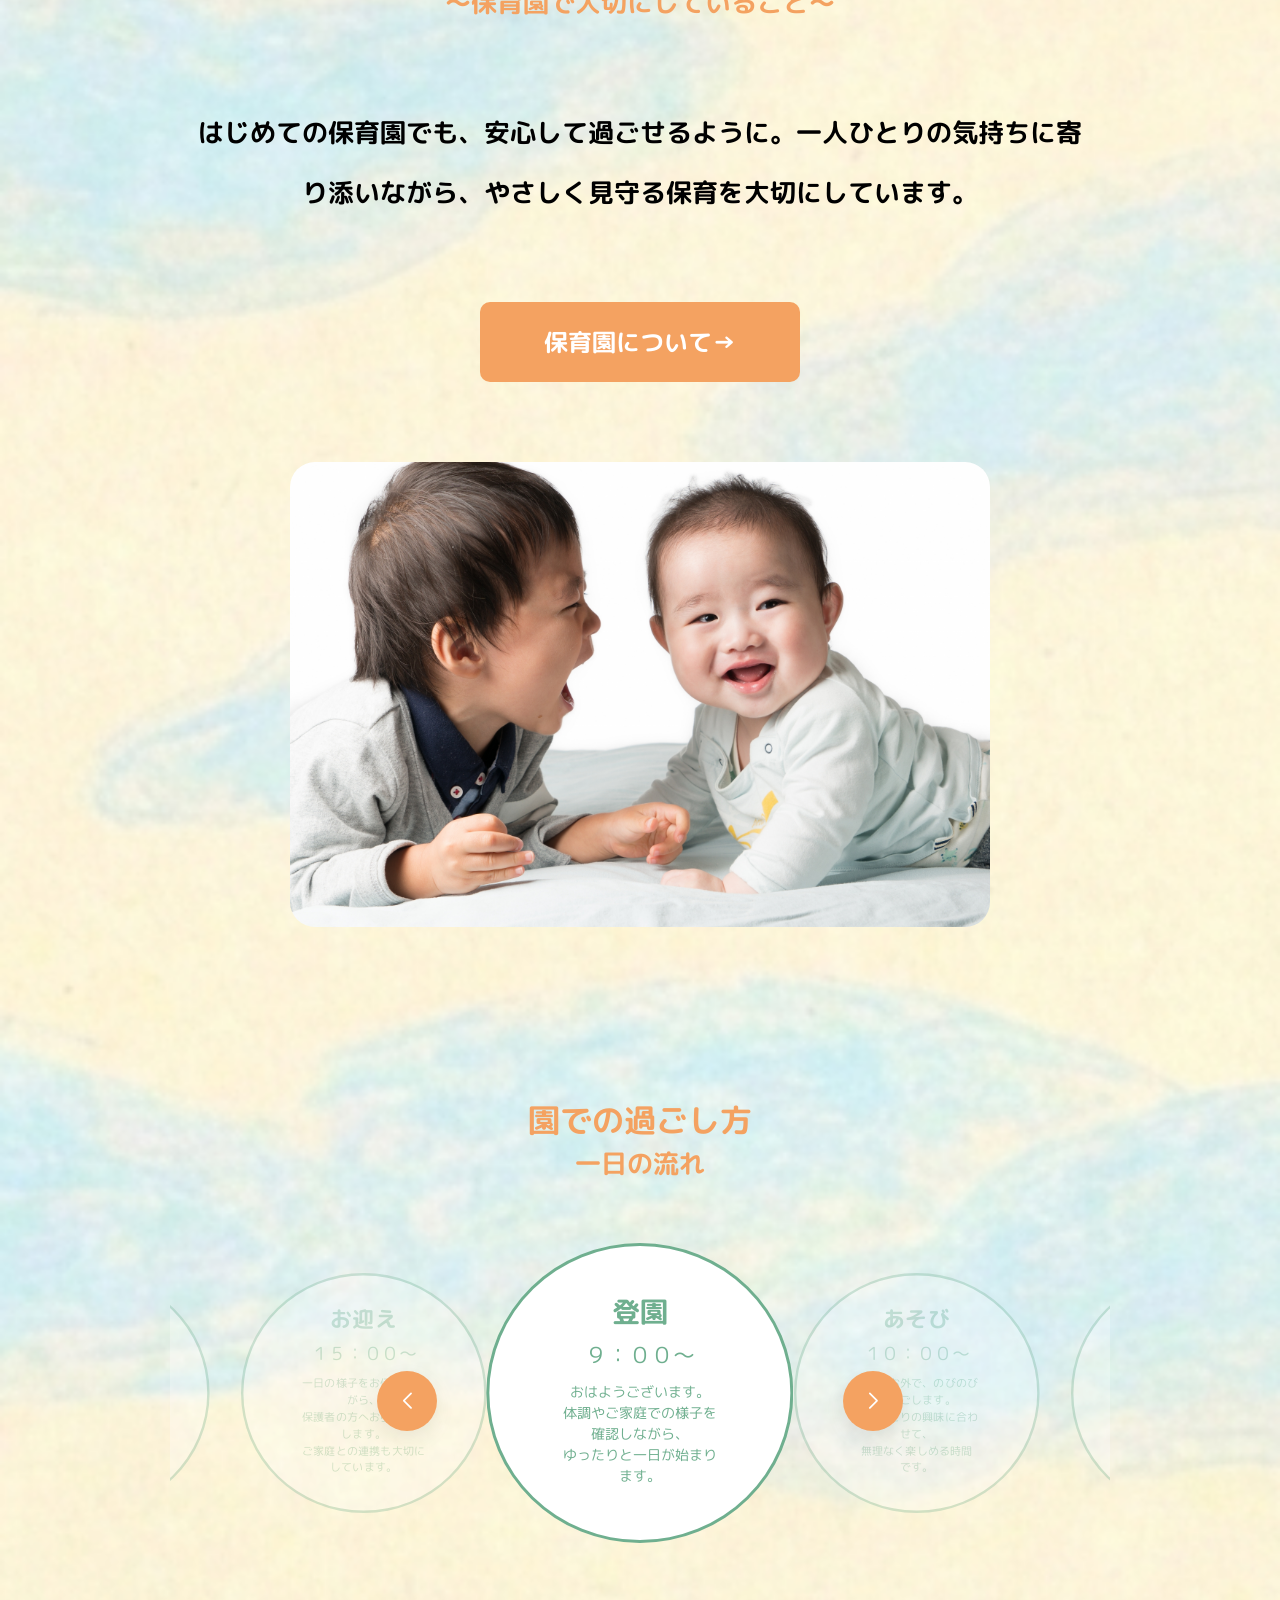
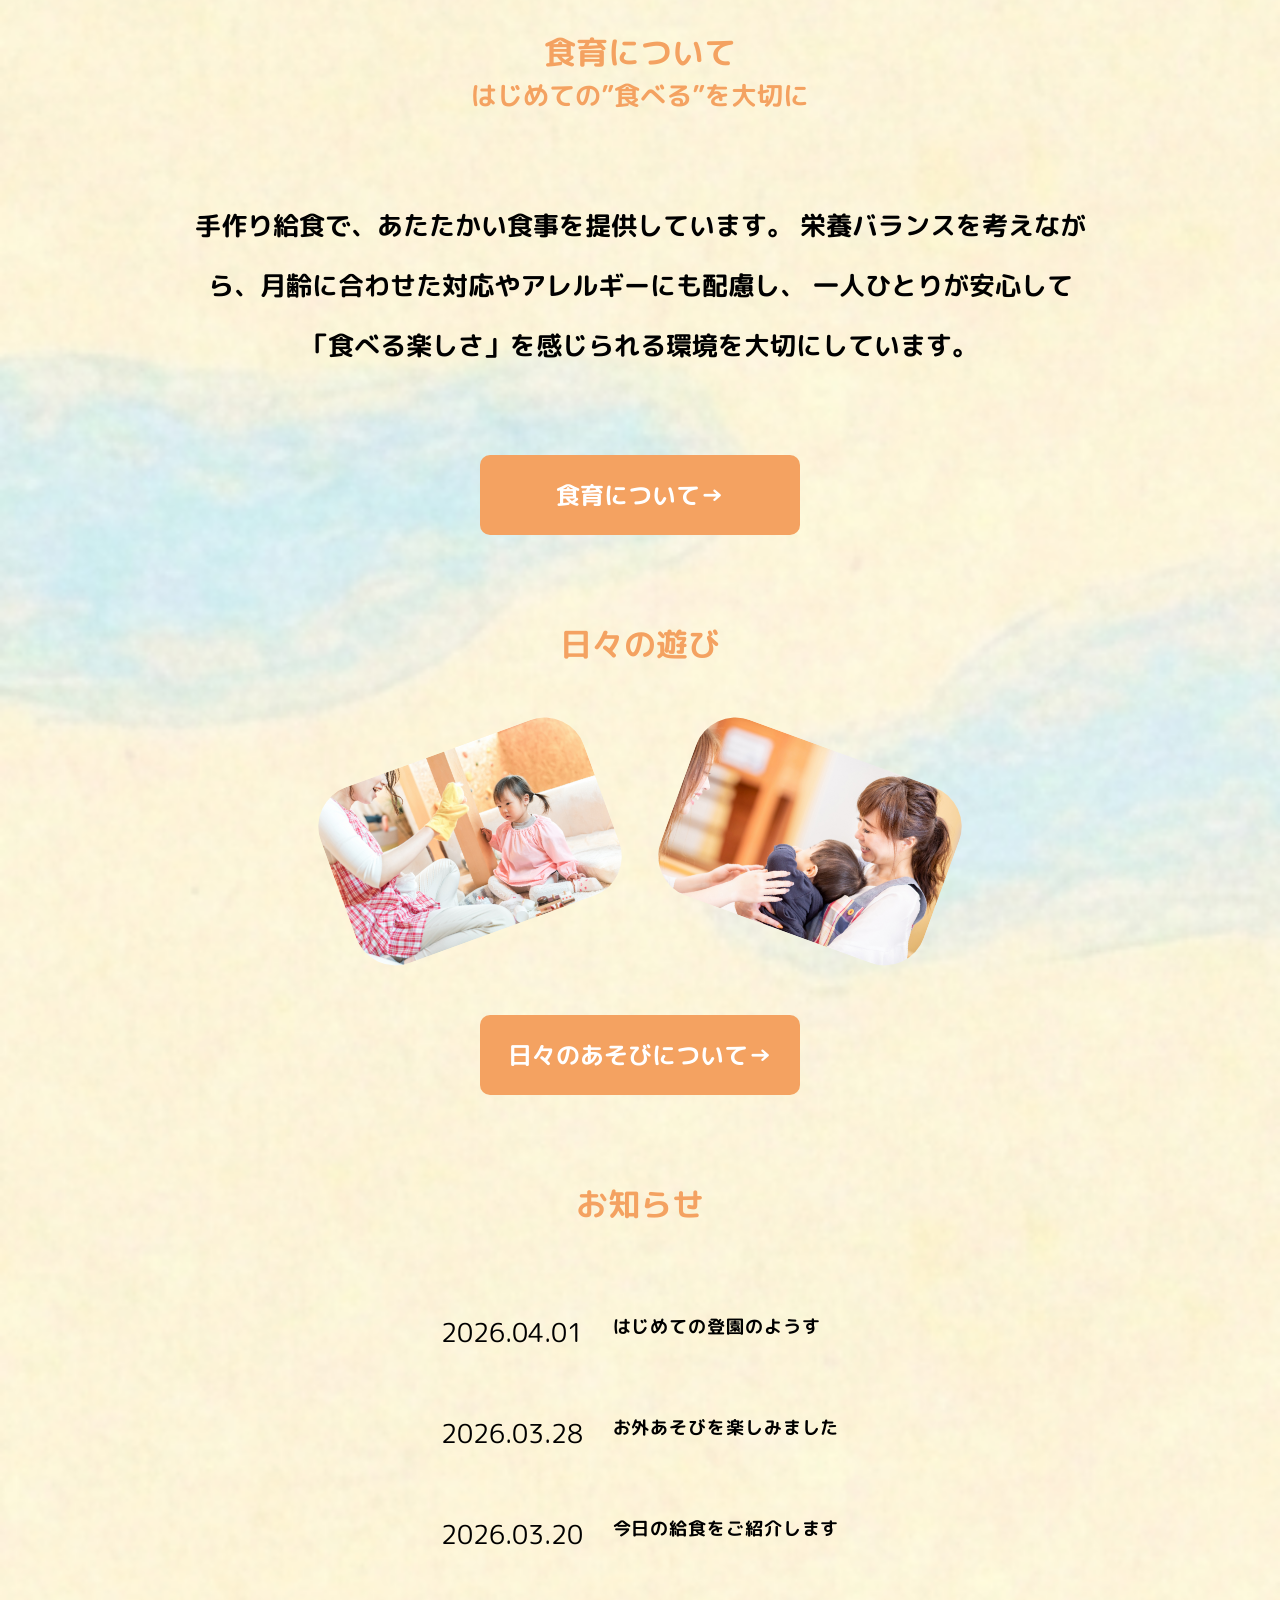
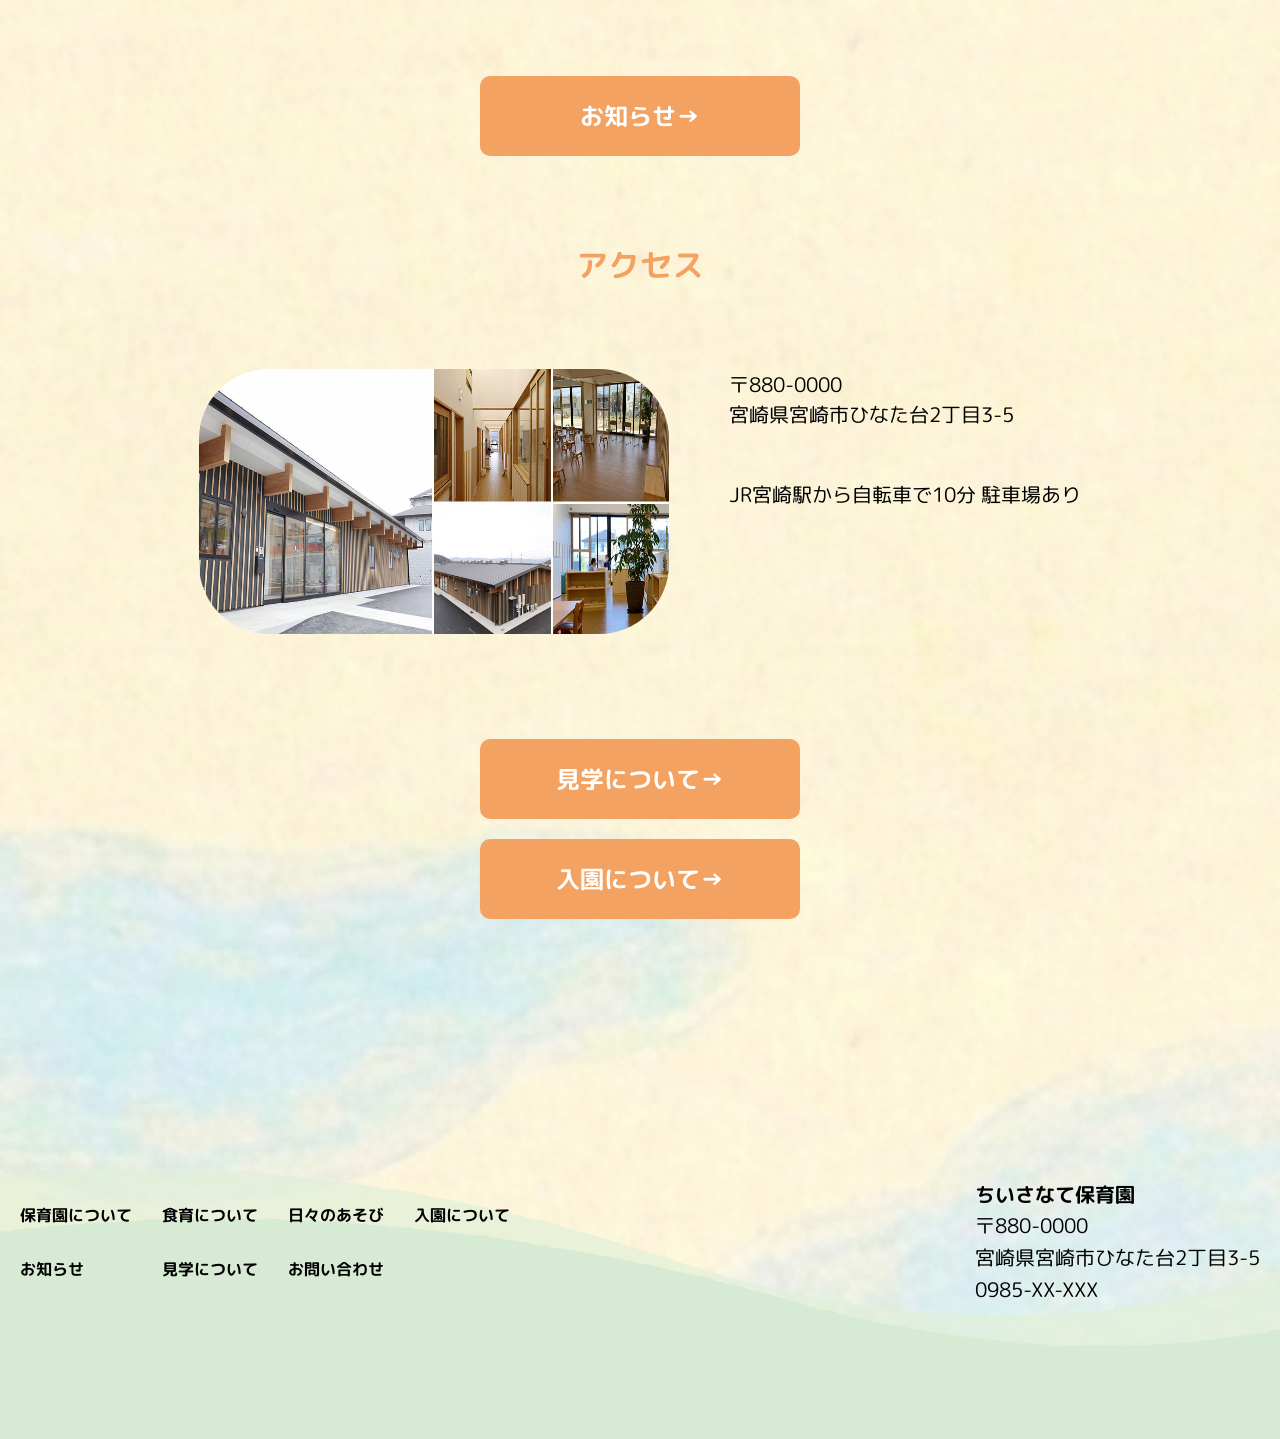
==== commit 1dbdc786: "contents-8" ====
--- a/index.html
+++ b/index.html
@@ -6,6 +6,7 @@
     <meta name="viewport" content="width=device-width, initial-scale=1.0">
     <link rel="stylesheet" href="./scss/reset.css">
     <link rel="stylesheet" href="./scss/main.css">
+    <!-- <link rel="stylesheet" href="https://unpkg.com/ress/dist/ress.min.css"> -->
     <link rel="preconnect" href="https://fonts.googleapis.com">
     <link rel="preconnect" href="https://fonts.gstatic.com" crossorigin>
     <link href="https://fonts.googleapis.com/css2?family=M+PLUS+Rounded+1c&family=Playfair+Display:ital,wght@0,400..900;1,400..900&display=swap" rel="stylesheet">
@@ -98,8 +99,7 @@
                     <h2>当園について</h2>
                     <p class="contents-detail-title-sub">〜保育園で大切にしていること〜</p>
                 </div>
-                <p class="contents-text">はじめての保育園でも、安心して過ごせるように。一人ひとりの気持ちに 寄り添いながら、やさしく見守る保育を大切にしています。
-                </p>
+                <p class="contents-text">はじめての保育園でも、安心して過ごせるように。一人ひとりの気持ちに寄り添いながら、やさしく見守る保育を大切にしています。</p>
                 <a href="./about.html" class="btn">保育園について→</a>
                 <div class="contents-detail-image">
                     <img src="./img/3383396_m.jpg" alt="">
@@ -199,7 +199,7 @@
                         <dt>2026.04.01</dt>
                         <dd>
                             <a href="">
-                                <p class="news-title"><a href="">はじめての登園のようす</a></p>
+                                <p class="news-title"><a href="./news-single.html">はじめての登園のようす</a></p>
                             </a>
                         </dd>
                     </div>
--- a/scss/main.css
+++ b/scss/main.css
@@ -63,7 +63,6 @@
   width: 100%;
   margin: 10rem auto 10rem;
   align-items: center;
-  /* 縦方向の中央揃え（写真と文字のバランス用） */
 }
 @media (max-width: 749px) {
   .about-block {
@@ -79,35 +78,22 @@
     flex-direction: column;
   }
 }
-.about-block {
-  /* 最後のブロック（園長あいさつ）だけ横並び（flex）にしない設定 */
-}
 .about-block:last-of-type {
   flex-direction: column;
-  /* 縦並びにする */
   gap: 3rem;
-  /* 文章と写真の間の余白 */
-  /* 縦並びにするので、中の幅を100%に広げる */
 }
 .about-block:last-of-type .about-text,
 .about-block:last-of-type .about-image {
   width: 100%;
 }
-.about-block:last-of-type {
-  /* 園長あいさつの本文だけは、左寄せ（または両端揃え）が読みやすいです */
-}
 .about-text {
   width: 50%;
-  /* スマホ・PCの基本は中央揃え */
   text-align: center;
 }
 @media (max-width: 749px) {
   .about-text {
     width: 100%;
   }
-}
-.about-text {
-  /* サブタイトル用の設定（もし必要であれば） */
 }
 .about-text .about-support-sub {
   text-align: center;
@@ -115,14 +101,9 @@
   font-weight: bold;
   margin-bottom: 1rem;
 }
-.about-text {
-  /* ⭐ 構造に合わせて正しい位置に移動しました */
-}
 .about-text .about-name {
   text-align: end;
-  /* 右寄せにする */
   display: block;
-  /* 確実に効かせるためにブロック化 */
   font-size: 1.8rem;
   font-weight: bold;
   margin-top: 1.5rem;
@@ -139,11 +120,9 @@
   margin-bottom: 4rem;
 }
 .about h3 {
-  /* margin: 4rem 0; だと上の余白が広すぎるため、下にだけつけるのがおすすめです */
   font-size: 2.2rem;
 }
 .about p {
-  text-align: justify;
   font-size: 1.8rem;
   font-weight: bold;
   line-height: 2;
@@ -151,7 +130,6 @@
 }
 .about-image {
   width: 50%;
-  /* block側でmarginを制御するため、ここは4rem 0を削除 */
   display: flex;
   justify-content: center;
 }
@@ -162,7 +140,6 @@
 }
 .about-image img {
   max-width: 100%;
-  /* 画像が枠からはみ出るのを防ぐ */
   height: auto;
   border-radius: 5px;
 }
@@ -210,11 +187,6 @@
 .food-detail ul {
   flex-direction: column;
   padding: 0;
-}
-@media (max-width: 749px) {
-  .food-detail ul {
-    padding: 1.5rem;
-  }
 }
 .food-detail p {
   font-size: 1.6rem;
@@ -514,7 +486,7 @@
 }
 
 .news-title {
-  font-size: 24px;
+  font-size: 1.8rem;
   font-weight: bold;
   margin-bottom: 24px;
   letter-spacing: 0.05em;
@@ -618,6 +590,28 @@
   border-right: 2px solid #888888;
   transform: translateY(-50%) rotate(45deg);
   transition: transform 0.3s ease;
+}
+
+.news-article {
+  margin-top: 5rem;
+  padding: 4rem;
+  border-radius: 30px;
+  background: #fff8f2;
+}
+.news-article h3 {
+  font-size: 2.4rem;
+}
+@media screen and (max-width: 749px) {
+  .news-article {
+    padding: 2.5rem;
+  }
+}
+
+.news-image {
+  margin: 3rem 0;
+}
+.news-image img {
+  border-radius: 20px;
 }
 
 html {
@@ -873,6 +867,11 @@
   gap: 3rem;
   justify-content: flex-start;
 }
+@media (max-width: 749px) {
+  .news-list-box {
+    flex-direction: column;
+  }
+}
 .news-list-box a {
   text-decoration: none;
   color: #000;
@@ -967,18 +966,15 @@
   margin: 40px auto 0;
 }
 .contents-text {
-  display: inline-block;
   margin-top: 80px;
   padding: 0 2rem;
   font-weight: bold;
   font-size: 2.6rem;
   line-height: 60px;
-  text-align: justify;
 }
 @media screen and (max-width: 749px) {
   .contents-text {
     margin-top: 5rem;
-    padding: 0;
     font-size: 1.8rem;
     line-height: 2;
   }
@@ -1268,7 +1264,7 @@
     flex-direction: column;
     justify-content: center;
     align-items: center;
-    padding: 2.5rem 1.5rem !important;
+    padding: 0rem 2.5rem !important;
     box-sizing: border-box !important;
     transform: scale(0.8);
     transform-origin: center center;
